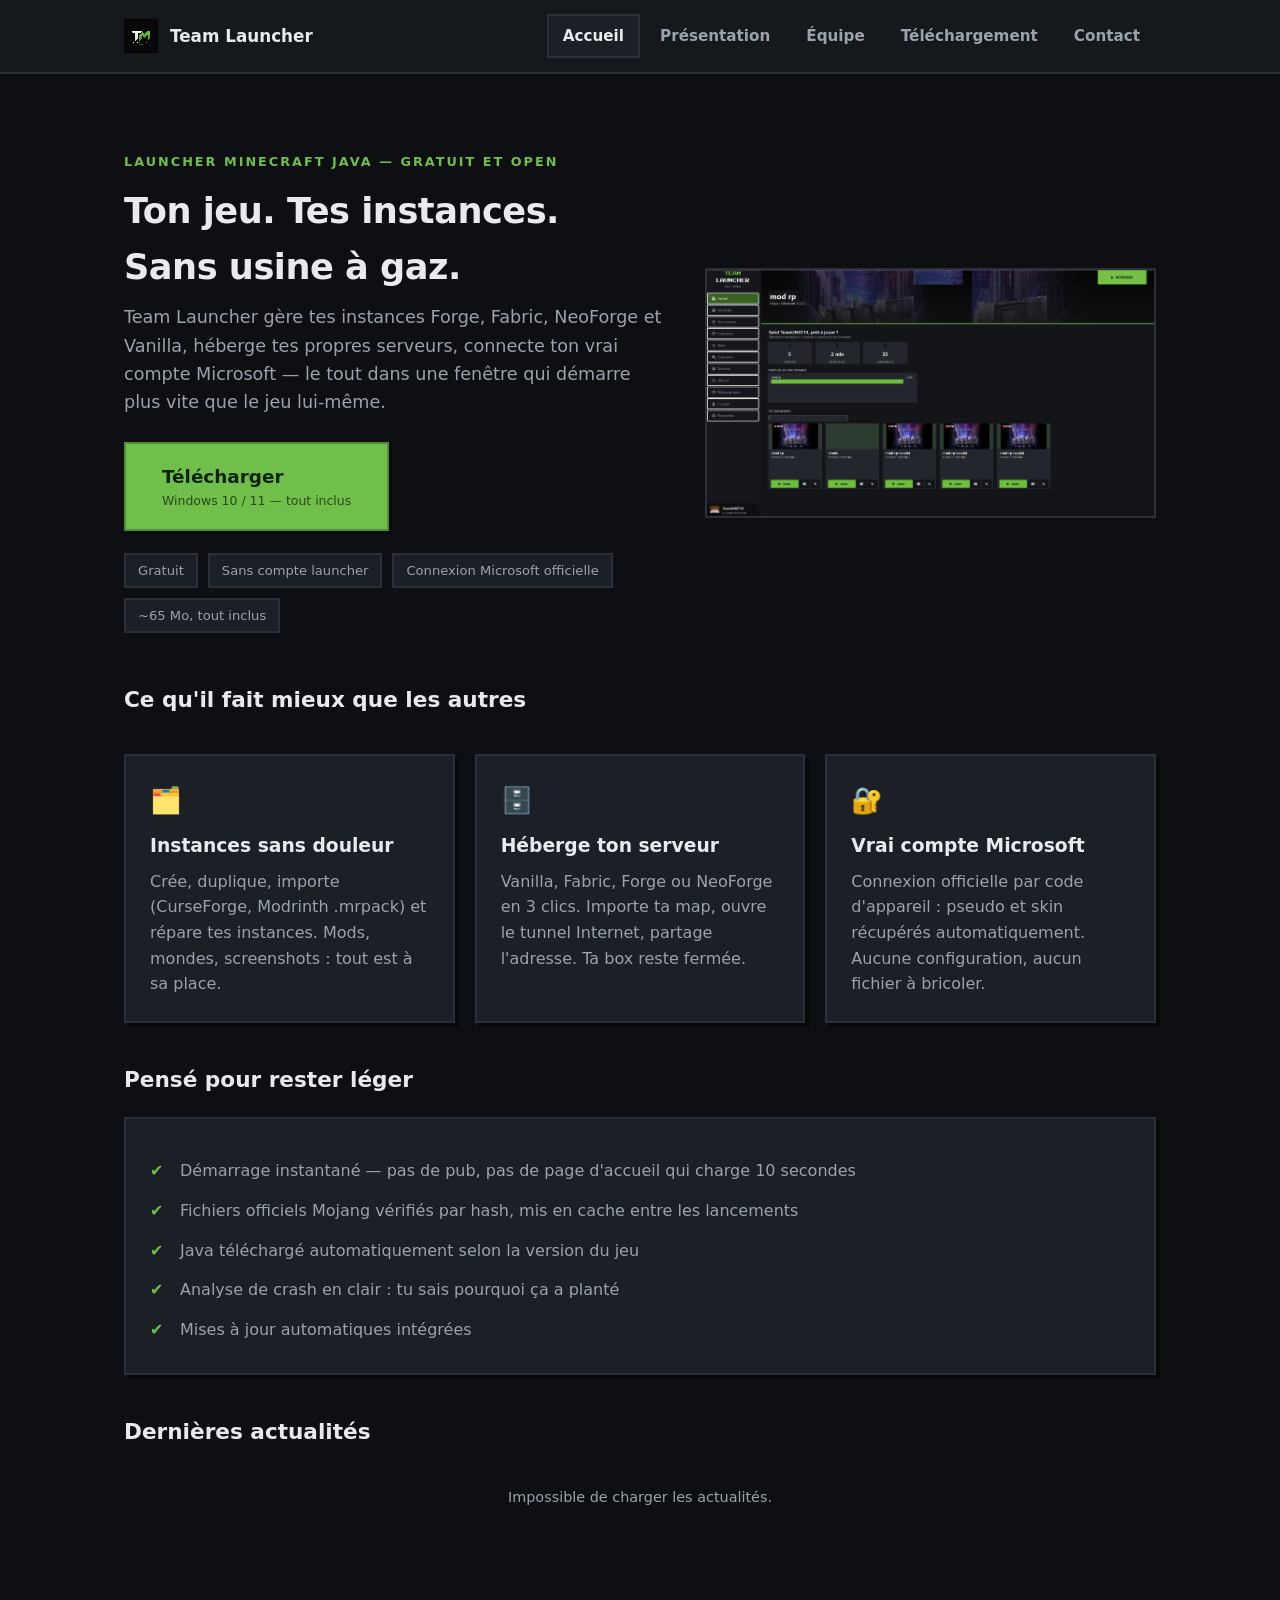
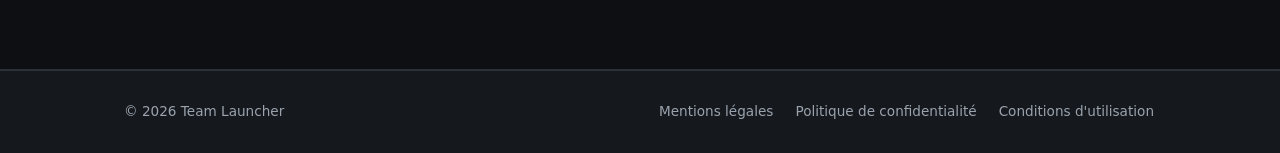
==== site/maquette/index.html @ 4afc0b0d "Team Launcher v1.0 - Complete launcher with optimizations Features: - Sidebar compact with emoji ico" ====
<!DOCTYPE html>
<html lang="fr">
<head>
    <meta charset="UTF-8">
    <meta name="viewport" content="width=device-width, initial-scale=1.0">
    <title>Team Launcher — Un launcher Minecraft léger, complet, sans fioritures</title>
    <link rel="icon" href="img/logo.png">
    <link rel="stylesheet" href="css/style.css">
</head>
<body>

<header>
    <div class="navbar">
        <a class="brand" href="index.html">
            <img src="img/logo.png" alt="Logo Team Launcher">
            Team Launcher
        </a>
        <nav>
            <a href="index.html" class="active">Accueil</a>
            <a href="presentation.html">Présentation</a>
            <a href="equipe.html">Équipe</a>
            <a href="telechargement.html">Téléchargement</a>
            <a href="contact.html">Contact</a>
        </nav>
    </div>
</header>

<main>
    <section class="hero">
        <div>
            <div class="kicker">Launcher Minecraft Java — gratuit et open</div>
            <h1>Ton jeu. Tes instances.<br>Sans usine à gaz.</h1>
            <p class="lead">
                Team Launcher gère tes instances Forge, Fabric, NeoForge et Vanilla,
                héberge tes propres serveurs, connecte ton vrai compte Microsoft —
                le tout dans une fenêtre qui démarre plus vite que le jeu lui-même.
            </p>
            <p style="margin-top: 26px;">
                <a class="btn btn-primary btn-big" href="telechargement.html">Télécharger
                    <span class="sub">Windows 10 / 11 — tout inclus</span>
                </a>
            </p>
            <div class="badge-row">
                <span class="badge">Gratuit</span>
                <span class="badge">Sans compte launcher</span>
                <span class="badge">Connexion Microsoft officielle</span>
                <span class="badge">~65 Mo, tout inclus</span>
            </div>
        </div>
        <div class="hero-shot">
            <img src="img/capture-accueil.png" alt="Capture d'écran du launcher Team Launcher">
        </div>
    </section>

    <h2>Ce qu'il fait mieux que les autres</h2>
    <div class="grid-3">
        <div class="card">
            <span class="icon">🗂️</span>
            <h3>Instances sans douleur</h3>
            <p>Crée, duplique, importe (CurseForge, Modrinth .mrpack) et répare
               tes instances. Mods, mondes, screenshots : tout est à sa place.</p>
        </div>
        <div class="card">
            <span class="icon">🗄️</span>
            <h3>Héberge ton serveur</h3>
            <p>Vanilla, Fabric, Forge ou NeoForge en 3 clics. Importe ta map,
               ouvre le tunnel Internet, partage l'adresse. Ta box reste fermée.</p>
        </div>
        <div class="card">
            <span class="icon">🔐</span>
            <h3>Vrai compte Microsoft</h3>
            <p>Connexion officielle par code d'appareil : pseudo et skin récupérés
               automatiquement. Aucune configuration, aucun fichier à bricoler.</p>
        </div>
    </div>

    <h2>Pensé pour rester léger</h2>
    <div class="card">
        <ul class="checklist">
            <li>Démarrage instantané — pas de pub, pas de page d'accueil qui charge 10 secondes</li>
            <li>Fichiers officiels Mojang vérifiés par hash, mis en cache entre les lancements</li>
            <li>Java téléchargé automatiquement selon la version du jeu</li>
            <li>Analyse de crash en clair : tu sais pourquoi ça a planté</li>
            <li>Mises à jour automatiques intégrées</li>
        </ul>
    </div>

    <h2>Dernières actualités</h2>
    <div id="news-feed" class="news-feed">
        <p class="news-loading">Chargement des actualités…</p>
    </div>
</main>

<footer>
    <div class="footer-inner">
        <span>© 2026 Team Launcher</span>
        <nav>
            <a href="mentions-legales.html">Mentions légales</a>
            <a href="confidentialite.html">Politique de confidentialité</a>
            <a href="conditions-utilisation.html">Conditions d'utilisation</a>
        </nav>
    </div>
</footer>

<script src="js/news.js"></script>
</body>
</html>
---- site/maquette/css/style.css ----
/* ============================================================
   Team Launcher — maquette de site
   Style : sombre, blocs nets (bordures 2px + ombres franches),
   cohérent avec l'identité "pixel/bloc" du launcher.
   Pas d'arrondis mous, pas de dégradés gratuits.
   ============================================================ */

:root {
    --bg: #0d0f12;
    --panel: #15181d;
    --card: #1b1f26;
    --border: #2a2f38;
    --text: #e8eaed;
    --muted: #9aa3ad;
    --accent: #6fbf4a;          /* vert Minecraft sobre */
    --accent-dark: #4e8f33;
    --danger: #f2555a;
}

* { margin: 0; padding: 0; box-sizing: border-box; }

body {
    background: var(--bg);
    color: var(--text);
    font-family: "Segoe UI", system-ui, sans-serif;
    line-height: 1.6;
}

a { color: var(--accent); text-decoration: none; }
a:hover { text-decoration: underline; }

nav a,
.btn,
.card,
.badge,
.hero-shot {
    transition-property: color, background-color, border-color, transform, box-shadow;
    transition-duration: .2s;
    transition-timing-function: cubic-bezier(.25, .6, .3, 1);
}

/* ---------- en-tête / navigation ---------- */

header {
    background: var(--panel);
    border-bottom: 2px solid var(--border);
    position: sticky;
    top: 0;
    z-index: 10;
}

.navbar {
    max-width: 1080px;
    margin: 0 auto;
    padding: 14px 24px;
    display: flex;
    align-items: center;
    gap: 28px;
}

.brand {
    display: flex;
    align-items: center;
    gap: 12px;
    font-weight: 700;
    font-size: 1.05rem;
    color: var(--text) !important;
}
.brand:hover { text-decoration: none; }
.brand img { width: 34px; height: 34px; image-rendering: pixelated; }

nav { display: flex; gap: 4px; margin-left: auto; flex-wrap: wrap; }

nav a {
    color: var(--muted);
    padding: 8px 14px;
    border: 2px solid transparent;
    font-weight: 600;
    font-size: 0.95rem;
}
nav a:hover { color: var(--text); text-decoration: none; }
nav a.active {
    color: var(--text);
    border-color: var(--border);
    background: var(--card);
}

/* ---------- structure commune ---------- */

main { max-width: 1080px; margin: 0 auto; padding: 48px 24px 80px; }

h1 { font-size: 2.2rem; letter-spacing: -0.5px; margin-bottom: 8px; }
h2 { font-size: 1.35rem; margin: 40px 0 16px; }
.lead { color: var(--muted); font-size: 1.1rem; max-width: 720px; }

.kicker {
    color: var(--accent);
    font-weight: 700;
    font-size: 0.8rem;
    letter-spacing: 2px;
    text-transform: uppercase;
    margin-bottom: 10px;
}

.card {
    background: var(--card);
    border: 2px solid var(--border);
    box-shadow: 4px 4px 0 rgba(0, 0, 0, 0.45);
    padding: 24px;
    margin-top: 20px;
}
.card:hover {
    transform: translate(-2px, -2px);
    box-shadow: 6px 6px 0 rgba(0, 0, 0, 0.45);
}

.card h3 { margin-bottom: 8px; }
.card p { color: var(--muted); }

.grid-2 { display: grid; grid-template-columns: 1fr 1fr; gap: 20px; }
.grid-3 { display: grid; grid-template-columns: repeat(3, 1fr); gap: 20px; }

@media (max-width: 760px) {
    .grid-2, .grid-3 { grid-template-columns: 1fr; }
    .navbar { flex-wrap: wrap; }
    nav { margin-left: 0; }
}

.icon {
    font-size: 1.6rem;
    display: inline-block;
    margin-bottom: 10px;
}

/* ---------- boutons ---------- */

.btn {
    display: inline-block;
    padding: 13px 26px;
    font-weight: 700;
    font-size: 1rem;
    border: 2px solid var(--border);
    background: var(--card);
    color: var(--text) !important;
    cursor: pointer;
    box-shadow: 3px 3px 0 rgba(0, 0, 0, 0.45);
    transition: transform .16s cubic-bezier(.25, .6, .3, 1),
                box-shadow .16s cubic-bezier(.25, .6, .3, 1),
                background-color .16s ease,
                border-color .16s ease;
    will-change: transform;
}
.btn:hover { text-decoration: none; transform: translate(-2px, -2px); box-shadow: 5px 5px 0 rgba(0, 0, 0, 0.45); }
.btn:active { transform: translate(1px, 1px); box-shadow: 1px 1px 0 rgba(0, 0, 0, 0.45); }

.btn-primary {
    background: var(--accent);
    border-color: var(--accent-dark);
    color: #10230a !important;
}

.btn-big {
    font-size: 1.15rem;
    padding: 18px 36px;
}

.btn .sub { display: block; font-weight: 400; font-size: 0.78rem; opacity: .75; }

/* ---------- héros (accueil) ---------- */

.hero {
    display: grid;
    grid-template-columns: 1.2fr 1fr;
    gap: 40px;
    align-items: center;
    padding: 30px 0 10px;
}
@media (max-width: 760px) { .hero { grid-template-columns: 1fr; } }

.hero-shot {
    border: 2px solid var(--border);
    overflow: hidden;
}
.hero-shot img {
    display: block;
    width: 100%;
    height: auto;
    transition: transform .35s cubic-bezier(.25, .6, .3, 1);
}
.hero-shot:hover img { transform: scale(1.03); }

.badge-row { display: flex; gap: 10px; flex-wrap: wrap; margin-top: 22px; }

.badge {
    border: 2px solid var(--border);
    background: var(--card);
    color: var(--muted);
    font-size: .82rem;
    padding: 5px 12px;
}

/* ---------- tableau comparatif / liste ---------- */

ul.checklist { list-style: none; margin-top: 8px; }
ul.checklist li { padding: 7px 0 7px 30px; position: relative; color: var(--muted); }
ul.checklist li::before {
    content: "✔";
    position: absolute; left: 0;
    color: var(--accent);
    font-weight: 700;
}

table {
    width: 100%;
    border-collapse: collapse;
    margin-top: 12px;
    font-size: .95rem;
}
th, td {
    text-align: left;
    padding: 11px 14px;
    border: 2px solid var(--border);
}
th { background: var(--panel); color: var(--text); }
td { color: var(--muted); background: var(--card); }
td.ok { color: var(--accent); font-weight: 700; }
td.no { color: var(--danger); }

/* ---------- page téléchargement ---------- */

.dl-box {
    background: var(--card);
    border: 2px solid var(--accent-dark);
    box-shadow: 6px 6px 0 rgba(0, 0, 0, 0.45);
    padding: 40px;
    text-align: center;
    margin-top: 26px;
}
.dl-note { color: var(--muted); font-size: .88rem; margin-top: 16px; }

.steps { counter-reset: step; list-style: none; margin-top: 8px; }
.steps li { counter-increment: step; padding: 10px 0 10px 52px; position: relative; color: var(--muted); }
.steps li::before {
    content: counter(step);
    position: absolute; left: 0; top: 6px;
    width: 34px; height: 34px;
    display: flex; align-items: center; justify-content: center;
    background: var(--accent);
    color: #10230a;
    font-weight: 800;
    border: 2px solid var(--accent-dark);
}

/* ---------- équipe ---------- */

.member {
    display: flex;
    gap: 22px;
    align-items: flex-start;
}
.avatar {
    width: 96px; height: 96px;
    border: 2px solid var(--border);
    background: var(--panel);
    display: flex; align-items: center; justify-content: center;
    font-size: 2rem;
    flex-shrink: 0;
}
.role { color: var(--accent); font-weight: 600; font-size: .85rem; letter-spacing: 1px; text-transform: uppercase; }

/* ---------- contact ---------- */

.contact-line {
    display: flex;
    gap: 14px;
    align-items: baseline;
    padding: 14px 0;
    border-bottom: 2px solid var(--border);
    flex-wrap: wrap;
}
.contact-line:last-child { border-bottom: none; }
.contact-label { width: 160px; color: var(--muted); font-size: .85rem; text-transform: uppercase; letter-spacing: 1px; }

/* ---------- pied de page ---------- */

footer {
    border-top: 2px solid var(--border);
    background: var(--panel);
    margin-top: 60px;
}
.footer-inner {
    max-width: 1080px;
    margin: 0 auto;
    padding: 28px 24px;
    display: flex;
    gap: 24px;
    flex-wrap: wrap;
    align-items: center;
    font-size: .85rem;
    color: var(--muted);
}
footer nav { margin-left: auto; display: flex; gap: 18px; }
footer nav a { color: var(--muted); padding: 0; font-weight: 400; font-size: .85rem; }
footer nav a:hover { color: var(--text); }

/* ---------- animations d'entrée ---------- */

@media (prefers-reduced-motion: no-preference) {
    main {
        animation: fade-up .35s cubic-bezier(.25, .6, .3, 1) both;
    }
}

@keyframes fade-up {
    from { opacity: 0; transform: translateY(8px); }
    to   { opacity: 1; transform: none; }
}

@media (prefers-reduced-motion: reduce) {
    *, *::before, *::after {
        animation-duration: .01ms !important;
        transition-duration: .01ms !important;
    }
}

/* ---------- actualités ---------- */

.news-feed {
    display: flex;
    flex-direction: column;
    gap: 14px;
    margin-top: 8px;
}

.news-card {
    background: var(--card);
    border: 2px solid var(--border);
    padding: 18px 22px;
}

.news-card:hover {
    border-color: var(--accent);
    transform: translateY(-1px);
    box-shadow: 0 4px 16px rgba(111, 191, 74, .08);
}

.news-card-header {
    display: flex;
    align-items: center;
    gap: 12px;
    flex-wrap: wrap;
    margin-bottom: 10px;
}

.news-tag {
    font-size: .7rem;
    font-weight: 700;
    text-transform: uppercase;
    letter-spacing: .5px;
    padding: 3px 8px;
    color: #12140e;
}

.news-title {
    font-size: 1.05rem;
    font-weight: 700;
    color: var(--text);
}

.news-date {
    margin-left: auto;
    font-family: "Consolas", monospace;
    font-size: .8rem;
    color: var(--muted);
}

.news-text {
    font-size: .9rem;
    color: var(--muted);
    line-height: 1.55;
}

.news-loading,
.news-empty {
    color: var(--muted);
    font-size: .9rem;
    text-align: center;
    padding: 20px;
}
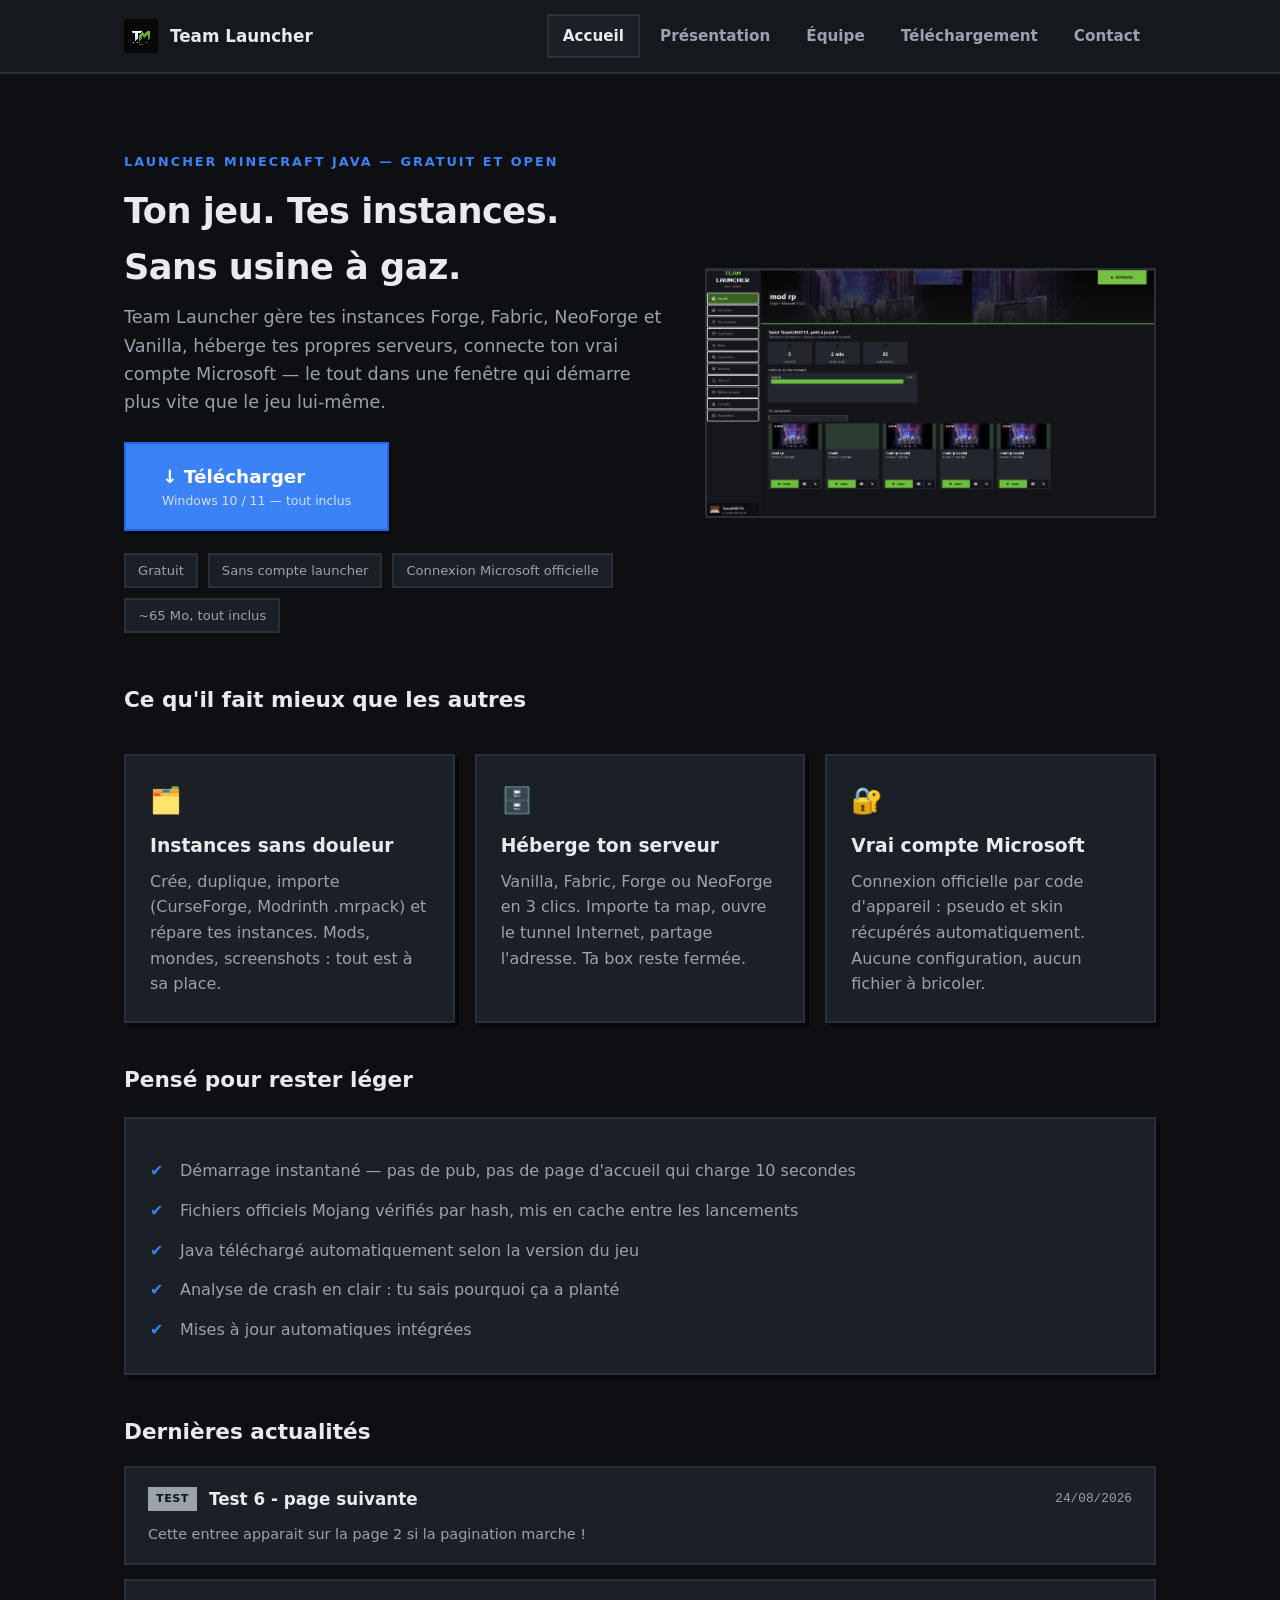
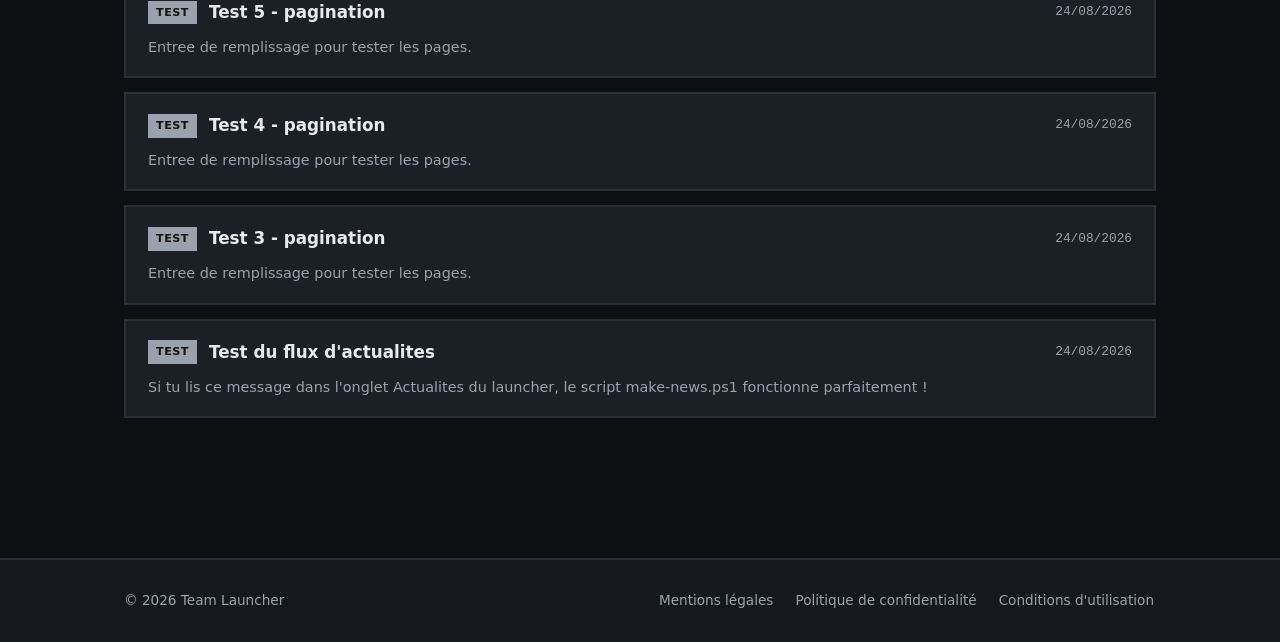
==== commit 41a7735d: "Site: boutons bleus, icone telechargement, hash MAJ, Vercel config" ====
--- a/site/maquette/index.html
+++ b/site/maquette/index.html
@@ -36,7 +36,7 @@
                 le tout dans une fenêtre qui démarre plus vite que le jeu lui-même.
             </p>
             <p style="margin-top: 26px;">
-                <a class="btn btn-primary btn-big" href="telechargement.html">Télécharger
+                <a class="btn btn-primary btn-big" href="telechargement.html">↓ Télécharger
                     <span class="sub">Windows 10 / 11 — tout inclus</span>
                 </a>
             </p>
--- a/site/maquette/css/style.css
+++ b/site/maquette/css/style.css
@@ -12,8 +12,8 @@
     --border: #2a2f38;
     --text: #e8eaed;
     --muted: #9aa3ad;
-    --accent: #6fbf4a;          /* vert Minecraft sobre */
-    --accent-dark: #4e8f33;
+    --accent: #3b82f6;          /* bleu */
+    --accent-dark: #2563eb;
     --danger: #f2555a;
 }
 
@@ -156,7 +156,7 @@
 .btn-primary {
     background: var(--accent);
     border-color: var(--accent-dark);
-    color: #10230a !important;
+    color: #fff !important;
 }
 
 .btn-big {
@@ -246,7 +246,7 @@
     width: 34px; height: 34px;
     display: flex; align-items: center; justify-content: center;
     background: var(--accent);
-    color: #10230a;
+    color: #fff;
     font-weight: 800;
     border: 2px solid var(--accent-dark);
 }
